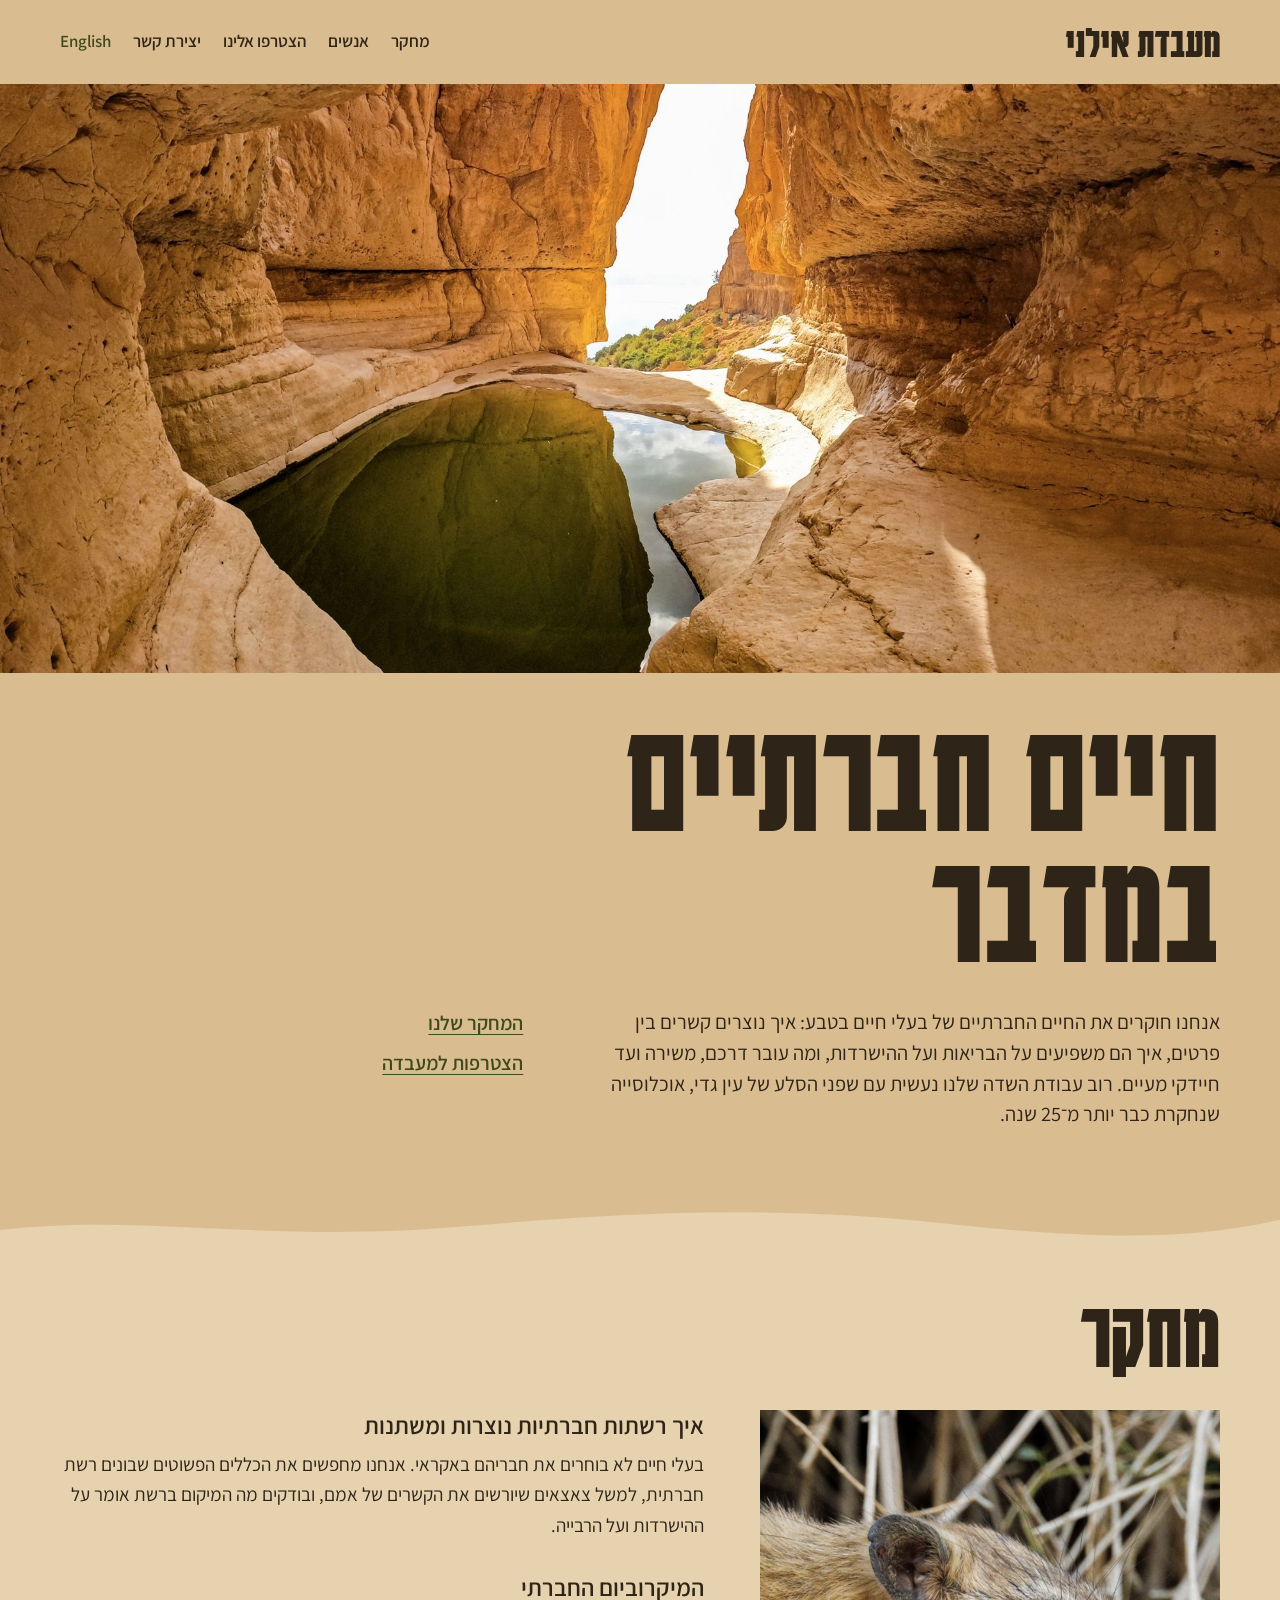
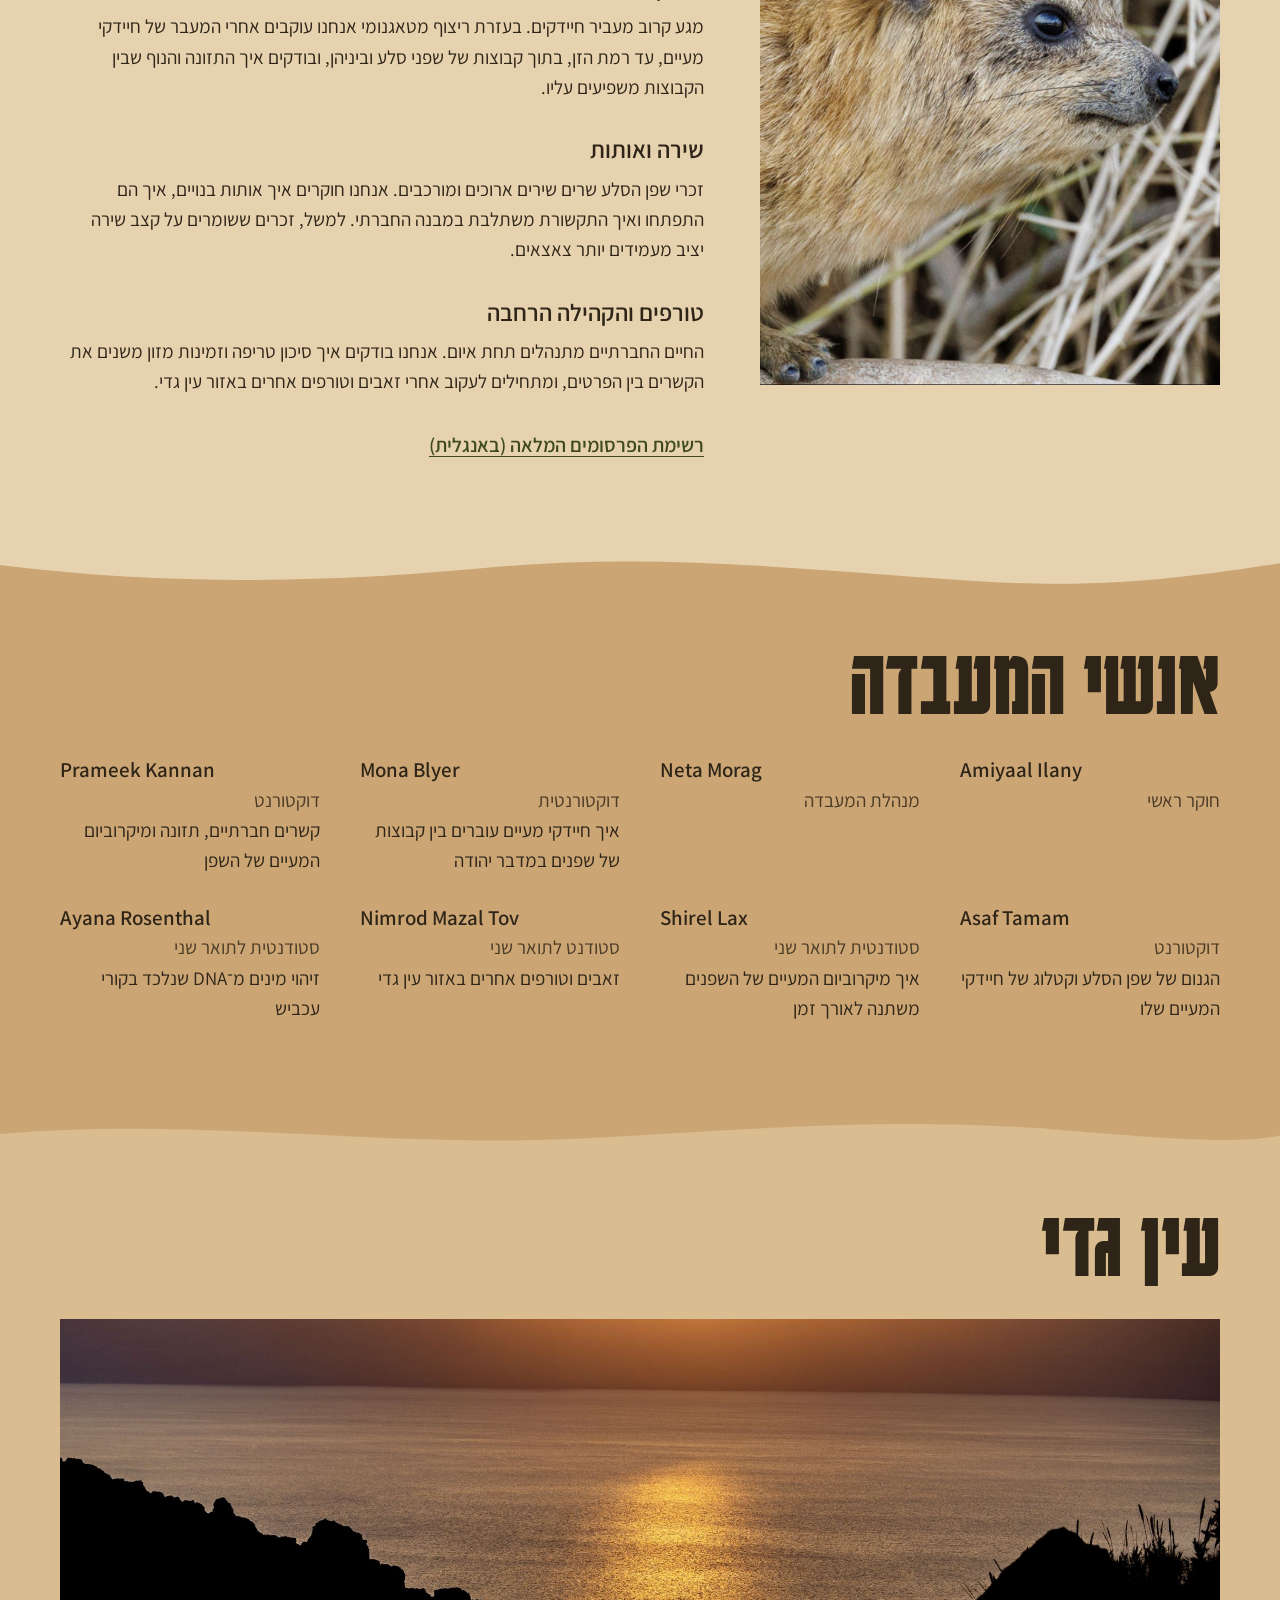
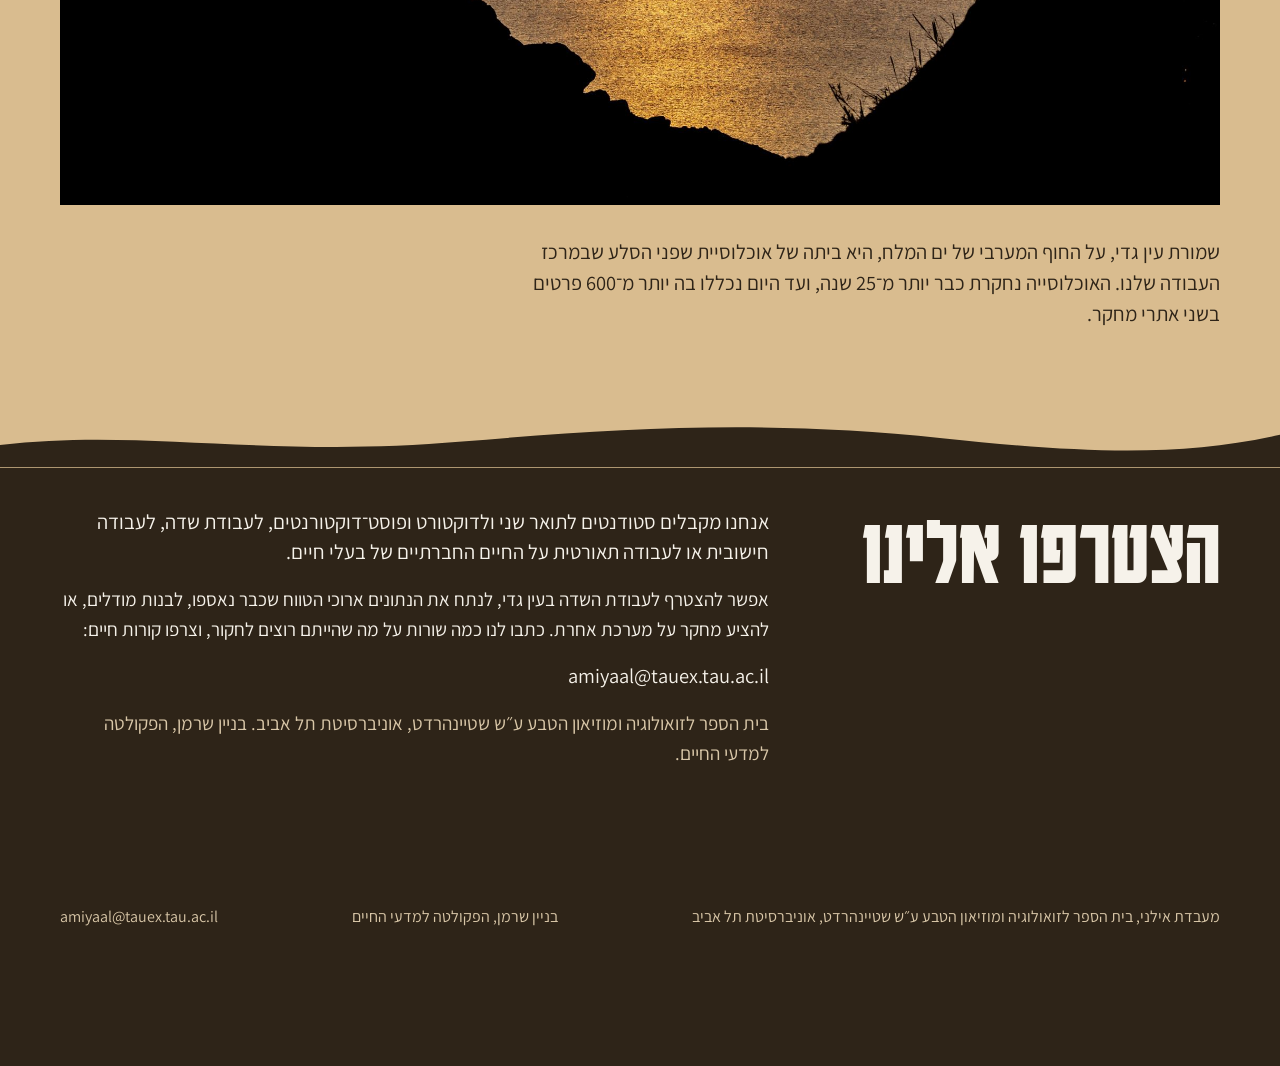
==== he/index.html @ c66d6df5 "Add files via upload" ====
<!doctype html>
<html lang="he" dir="rtl">
<head>
<meta charset="utf-8">
<meta name="viewport" content="width=device-width, initial-scale=1, viewport-fit=cover">
<title>מעבדת אילני</title>
<meta name="description" content="רשתות חברתיות, המיקרוביום החברתי ותקשורת אצל שפני הסלע בעין גדי. אוניברסיטת תל אביב.">
<meta name="claude:viewport-fit-sides" content="cover">
<link rel="icon" href="../img/favicon.png">
<link rel="preconnect" href="https://fonts.googleapis.com">
<link rel="preconnect" href="https://fonts.gstatic.com" crossorigin>
<link rel="stylesheet" href="https://fonts.googleapis.com/css2?family=Assistant:wght@400;600&amp;family=Karantina:wght@400;700&amp;display=swap">
<link rel="stylesheet" href="../styles.css">
</head>
<body>
<a class="skip" href="#main">דילוג לתוכן</a>
<header class="site-header band--ground">
  <div class="wrap">
    <a class="wordmark" href="index.html">מעבדת אילני</a>
    <nav class="site-nav" aria-label="ניווט">
      <a href="#research">מחקר</a>
      <a href="#people">אנשים</a>
      <a href="#join">הצטרפו אלינו</a>
      <a href="#contact">יצירת קשר</a>
      <a class="lang" href="../index.html" lang="en" hreflang="en" dir="ltr">English</a>
    </nav>
  </div>
</header>
<main id="main">
<img class="hero-photo" src="../img/window.jpg" width="2000" height="1501" alt="קניון צר של אבן גיר שנפתח אל השמיים, ובתחתיתו בריכת מים ירוקה ושקטה">

<section class="wrap hero-copy" aria-labelledby="h-hero">
  <h1 class="hero-title" id="h-hero">חיים חברתיים<br>במדבר</h1>
  <div class="row">
    <p class="lede grow">אנחנו חוקרים את החיים החברתיים של בעלי חיים בטבע: איך נוצרים קשרים בין פרטים, איך הם משפיעים על הבריאות ועל ההישרדות, ומה עובר דרכם, משירה ועד חיידקי מעיים. רוב עבודת השדה שלנו נעשית עם שפני הסלע של עין גדי, אוכלוסייה שנחקרת כבר יותר מ־25 שנה.</p>
    <div class="links side">
      <a href="#research">המחקר שלנו</a>
      <a href="#join">הצטרפות למעבדה</a>
    </div>
  </div>
</section>

<svg class="seam" viewBox="0 0 1440 60" preserveAspectRatio="none" aria-hidden="true" focusable="false" style="background:#D9BC8F"><path d="M0,34 C160,14 300,50 520,30 C700,14 860,4 1060,26 C1220,44 1330,48 1440,22 L1440,60 L0,60 Z" fill="#E6D2AE"></path></svg>
<section class="band band--pale" id="research" aria-labelledby="h-research">
  <div class="wrap stack">
    <h2 class="band-title" id="h-research">מחקר</h2>
    <div class="row">
      <img class="research-photo" src="../img/hyrax.jpg" width="1406" height="1500" alt="שפן סלע בין קני סוף יבשים, בתקריב">
      <div class="grow stack">
        <article class="theme">
          <h3>איך רשתות חברתיות נוצרות ומשתנות</h3>
          <p>בעלי חיים לא בוחרים את חבריהם באקראי. אנחנו מחפשים את הכללים הפשוטים שבונים רשת חברתית, למשל צאצאים שיורשים את הקשרים של אמם, ובודקים מה המיקום ברשת אומר על ההישרדות ועל הרבייה.</p>
        </article>
        <article class="theme">
          <h3>המיקרוביום החברתי</h3>
          <p>מגע קרוב מעביר חיידקים. בעזרת ריצוף מטאגנומי אנחנו עוקבים אחרי המעבר של חיידקי מעיים, עד רמת הזן, בתוך קבוצות של שפני סלע וביניהן, ובודקים איך התזונה והנוף שבין הקבוצות משפיעים עליו.</p>
        </article>
        <article class="theme">
          <h3>שירה ואותות</h3>
          <p>זכרי שפן הסלע שרים שירים ארוכים ומורכבים. אנחנו חוקרים איך אותות בנויים, איך הם התפתחו ואיך התקשורת משתלבת במבנה החברתי. למשל, זכרים ששומרים על קצב שירה יציב מעמידים יותר צאצאים.</p>
        </article>
        <article class="theme">
          <h3>טורפים והקהילה הרחבה</h3>
          <p>החיים החברתיים מתנהלים תחת איום. אנחנו בודקים איך סיכון טריפה וזמינות מזון משנים את הקשרים בין הפרטים, ומתחילים לעקוב אחרי זאבים וטורפים אחרים באזור עין גדי.</p>
        </article>
        <a class="links" href="../publications.html" hreflang="en">רשימת הפרסומים המלאה (באנגלית)</a>
      </div>
    </div>
  </div>
</section>

<svg class="seam" viewBox="0 0 1440 60" preserveAspectRatio="none" aria-hidden="true" focusable="false" style="background:#E6D2AE"><path d="M0,20 C200,46 380,40 560,22 C760,4 940,30 1120,40 C1260,48 1360,30 1440,18 L1440,60 L0,60 Z" fill="#CBA674"></path></svg>
<section class="band band--deep" id="people" aria-labelledby="h-people">
  <div class="wrap stack">
    <h2 class="band-title" id="h-people">אנשי המעבדה</h2>
    <div class="people">
      <div class="person">
        <span class="person-name" lang="en" dir="ltr">Amiyaal Ilany</span>
        <span class="person-role">חוקר ראשי</span>
      </div>
      <div class="person">
        <span class="person-name" lang="en" dir="ltr">Neta Morag</span>
        <span class="person-role">מנהלת המעבדה</span>
      </div>
      <div class="person">
        <span class="person-name" lang="en" dir="ltr">Mona Blyer</span>
        <span class="person-role">דוקטורנטית</span>
        <span class="person-project">איך חיידקי מעיים עוברים בין קבוצות של שפנים במדבר יהודה</span>
      </div>
      <div class="person">
        <span class="person-name" lang="en" dir="ltr">Prameek Kannan</span>
        <span class="person-role">דוקטורנט</span>
        <span class="person-project">קשרים חברתיים, תזונה ומיקרוביום המעיים של השפן</span>
      </div>
      <div class="person">
        <span class="person-name" lang="en" dir="ltr">Asaf Tamam</span>
        <span class="person-role">דוקטורנט</span>
        <span class="person-project">הגנום של שפן הסלע וקטלוג של חיידקי המעיים שלו</span>
      </div>
      <div class="person">
        <span class="person-name" lang="en" dir="ltr">Shirel Lax</span>
        <span class="person-role">סטודנטית לתואר שני</span>
        <span class="person-project">איך מיקרוביום המעיים של השפנים משתנה לאורך זמן</span>
      </div>
      <div class="person">
        <span class="person-name" lang="en" dir="ltr">Nimrod Mazal Tov</span>
        <span class="person-role">סטודנט לתואר שני</span>
        <span class="person-project">זאבים וטורפים אחרים באזור עין גדי</span>
      </div>
      <div class="person">
        <span class="person-name" lang="en" dir="ltr">Ayana Rosenthal</span>
        <span class="person-role">סטודנטית לתואר שני</span>
        <span class="person-project">זיהוי מינים מ־DNA שנלכד בקורי עכביש</span>
      </div>
    </div>
  </div>
</section>

<svg class="seam" viewBox="0 0 1440 60" preserveAspectRatio="none" aria-hidden="true" focusable="false" style="background:#CBA674"><path d="M0,28 C220,8 420,44 640,34 C840,24 1000,6 1200,24 C1320,34 1390,40 1440,30 L1440,60 L0,60 Z" fill="#D9BC8F"></path></svg>
<section class="band band--ground" aria-labelledby="h-site">
  <div class="wrap stack">
    <h2 class="band-title" id="h-site">עין גדי</h2>
    <img class="strip-photo" src="../img/dead-sea.jpg" width="2200" height="1369" alt="אור בוקר מעל ים המלח, מבט מן המצוקים הכהים שמעליו">
    <p class="lede">שמורת עין גדי, על החוף המערבי של ים המלח, היא ביתה של אוכלוסיית שפני הסלע שבמרכז העבודה שלנו. האוכלוסייה נחקרת כבר יותר מ־25 שנה, ועד היום נכללו בה יותר מ־600 פרטים בשני אתרי מחקר.</p>
  </div>
</section>

<svg class="seam" viewBox="0 0 1440 60" preserveAspectRatio="none" aria-hidden="true" focusable="false" style="background:#D9BC8F"><path d="M0,34 C160,14 300,50 520,30 C700,14 860,4 1060,26 C1220,44 1330,48 1440,22 L1440,60 L0,60 Z" fill="#2E2418"></path></svg>
<section class="band band--umber" id="join" aria-labelledby="h-join">
  <div class="wrap join-row">
    <h2 class="band-title" id="h-join">הצטרפו אלינו</h2>
    <div class="prose">
      <p class="lede">אנחנו מקבלים סטודנטים לתואר שני ולדוקטורט ופוסט־דוקטורנטים, לעבודת שדה, לעבודה חישובית או לעבודה תאורטית על החיים החברתיים של בעלי חיים.</p>
      <p>אפשר להצטרף לעבודת השדה בעין גדי, לנתח את הנתונים ארוכי הטווח שכבר נאספו, לבנות מודלים, או להציע מחקר על מערכת אחרת. כתבו לנו כמה שורות על מה שהייתם רוצים לחקור, וצרפו קורות חיים:</p>
      <p class="lede"><span class="addr" dir="ltr">amiyaal@tauex.tau.ac.il</span></p>
      <p id="contact" class="muted">בית הספר לזואולוגיה ומוזיאון הטבע ע״ש שטיינהרדט, אוניברסיטת תל אביב. בניין שרמן, הפקולטה למדעי החיים.</p>
    </div>
  </div>
</section>
</main>

<footer class="band band--umber site-footer" id="contact-footer">
  <div class="wrap">
    <span>מעבדת אילני, בית הספר לזואולוגיה ומוזיאון הטבע ע״ש שטיינהרדט, אוניברסיטת תל אביב</span>
    <span>בניין שרמן, הפקולטה למדעי החיים</span>
    <span class="addr" dir="ltr">amiyaal@tauex.tau.ac.il</span>
  </div>
</footer>
</body>
</html>
---- styles.css ----
/* Layout: strata. Full-width bands stacked like the limestone layers of the Ein Gedi cliffs, joined by uneven seams; content sits in one 1240px column. Single deliberate light look. */
:root {
  --limestone: #D9BC8F;   /* page ground */
  --pale: #E6D2AE;        /* light stratum */
  --deep: #CBA674;        /* dark stratum */
  --umber: #2E2418;       /* ink, and the bottom stratum */
  --umber-soft: #4A3A26;  /* secondary text */
  --rust: #6B4A2B;        /* large display accents only */
  --olive: #3F4A1C;       /* links */
  --salt: #F6F2EA;        /* text on umber */
  --salt-soft: #D9C7A8;   /* secondary text on umber */

  --display: "Karantina", "Arial Narrow", "Roboto Condensed", sans-serif;
  --body: "Assistant", "Segoe UI", "Helvetica Neue", Arial, sans-serif;

  --step-hero: clamp(76px, 12.5vw, 172px);
  --step-title: clamp(58px, 8vw, 96px);
  --step-h3: 24px;
  --step-lede: clamp(19px, 1.6vw, 22px);
  --step-body: 19px;
  --step-small: 16px;

  --gutter-l: max(clamp(16px, 4vw, 40px), env(safe-area-inset-left, 0px));
  --gutter-r: max(clamp(16px, 4vw, 40px), env(safe-area-inset-right, 0px));
  color-scheme: light;
}

body {
  background: var(--limestone);
  color: var(--umber);
  font-family: var(--body);
  font-size: var(--step-body);
  line-height: 1.6;
  -webkit-font-smoothing: antialiased;
}

* { box-sizing: border-box; }
img { max-width: 100%; display: block; }
a { color: var(--olive); text-decoration-thickness: 1px; text-underline-offset: 4px; }
a:hover { color: var(--umber); text-decoration-thickness: 2px; }
a:focus-visible { outline: 2px solid currentColor; outline-offset: 3px; border-radius: 2px; }
h1, h2, h3, p, ul, ol, figure { margin: 0; }
h1, h2, h3 { text-wrap: balance; }
p, li { text-wrap: pretty; }

.wrap {
  max-width: 1240px;
  margin-inline: auto;
  padding-left: var(--gutter-l);
  padding-right: var(--gutter-r);
}

.skip {
  position: absolute; inset-inline-start: 8px; top: -60px;
  background: var(--umber); color: var(--salt); padding: 10px 14px; z-index: 20;
}
.skip:focus { top: 8px; }

/* Header */
.site-header .wrap {
  padding-block: 20px;
  display: flex; flex-wrap: wrap; align-items: center; justify-content: space-between;
  gap: 12px 40px;
}
.wordmark {
  font-family: var(--display); font-weight: 700; font-size: 44px; line-height: 1;
  color: var(--umber); text-decoration: none;
}
.wordmark:hover { color: var(--umber); }
.site-nav { display: flex; flex-wrap: wrap; gap: 4px 22px; font-size: 17px; font-weight: 600; }
.site-nav a { color: var(--umber); text-decoration: none; padding-block: 6px; }
.site-nav a:hover { text-decoration: underline; }
.site-nav a[aria-current="page"] { text-decoration: underline; text-decoration-thickness: 3px; text-underline-offset: 8px; }
.site-nav .lang { color: var(--olive); }

/* Bands and seams */
.band { padding-block: 40px 88px; }
.band--ground { background: var(--limestone); }
.band--pale { background: var(--pale); }
.band--deep { background: var(--deep); }
.band--umber { background: var(--umber); color: var(--salt); }
.band--umber a { color: var(--pale); }
.band--umber a:hover { color: var(--salt); }
.seam { display: block; width: 100%; height: clamp(28px, 4vw, 56px); }

/* Type */
.hero-title {
  font-family: var(--display); font-weight: 700; font-size: var(--step-hero);
  line-height: 0.82; letter-spacing: 0.005em;
}
.page-title {
  font-family: var(--display); font-weight: 700; font-size: clamp(72px, 11vw, 150px);
  line-height: 0.84;
}
.band-title {
  font-family: var(--display); font-weight: 700; font-size: var(--step-title); line-height: 0.9;
}
h3 { font-size: var(--step-h3); font-weight: 600; line-height: 1.3; }
.lede { font-size: var(--step-lede); line-height: 1.5; max-width: 34em; }
.muted { color: var(--umber-soft); }
.band--umber .muted { color: var(--salt-soft); }
.prose { max-width: 38em; display: flex; flex-direction: column; gap: 16px; }
.small { font-size: var(--step-small); }

.stack { display: flex; flex-direction: column; gap: 32px; }
.stack--tight { gap: 12px; }
.row { display: flex; flex-wrap: wrap; gap: 40px 56px; align-items: flex-start; }
.row > * { min-width: 0; }
.grow { flex: 1.4 1 440px; }
.side { flex: 1 1 320px; }
.links { display: flex; flex-direction: column; gap: 8px; font-size: 20px; font-weight: 600; }

/* Hero */
.hero-photo { width: 100%; height: clamp(320px, 46vw, 640px); object-fit: cover; object-position: 50% 62%; }
.hero-copy { padding-block: 36px 72px; display: flex; flex-direction: column; gap: 36px; }
.page-head { padding-block: 48px 56px; display: flex; flex-direction: column; gap: 24px; }

/* Field-site strip */
.site-strip { position: relative; }
.site-strip img { width: 100%; height: clamp(300px, 40vw, 520px); object-fit: cover; }
.site-strip figcaption { padding-block: 18px 0; }

/* Research themes */
.themes { display: grid; grid-template-columns: repeat(auto-fit, minmax(min(300px, 100%), 1fr)); gap: 40px 48px; }
.theme { display: flex; flex-direction: column; gap: 8px; }
.theme-long { display: flex; flex-wrap: wrap; gap: 12px 56px; padding-block: 32px; border-top: 2px solid var(--umber); }
.theme-long:first-child { border-top: 0; padding-top: 0; }
.theme-long > h3 { flex: 1 1 280px; font-family: var(--display); font-weight: 700; font-size: 48px; line-height: 0.95; }
.theme-long > .prose { flex: 2 1 480px; min-width: 0; }
.refs { font-size: var(--step-small); color: var(--umber-soft); display: flex; flex-direction: column; gap: 4px; padding: 0; list-style: none; }

/* People */
.people { display: grid; grid-template-columns: repeat(auto-fit, minmax(min(250px, 100%), 1fr)); gap: 28px 40px; }
.person { display: flex; flex-direction: column; }
.person-name { font-size: 21px; font-weight: 600; line-height: 1.35; }
.person-role { color: var(--umber-soft); }
.person-project { color: var(--umber); }
.group-title { font-family: var(--display); font-weight: 700; font-size: 44px; line-height: 1; }
.pi { display: flex; flex-wrap: wrap; gap: 24px 56px; }
.pi > .prose { flex: 2 1 480px; min-width: 0; }
.pi > .pi-name { flex: 1 1 280px; display: flex; flex-direction: column; gap: 4px; }

/* Publications */
.pubs { list-style: none; padding: 0; display: flex; flex-direction: column; gap: 22px; max-width: 920px; }
.pubs li { display: flex; flex-wrap: wrap; gap: 2px 28px; }
.pub-year { flex: 0 0 72px; font-family: var(--display); font-weight: 700; font-size: 34px; line-height: 1; }
.pub-text { flex: 1 1 480px; min-width: 0; }
.pub-text a { word-break: break-word; }
.year-group { display: flex; flex-wrap: wrap; gap: 8px 28px; padding-block: 28px; border-top: 2px solid var(--umber); }
.year-group:first-of-type { border-top: 0; }
.year-group > h2 { flex: 0 0 120px; font-family: var(--display); font-weight: 700; font-size: 64px; line-height: 0.9; }
.year-group > ol { flex: 1 1 520px; min-width: 0; list-style: none; padding: 0; display: flex; flex-direction: column; gap: 18px; max-width: 860px; }
.me { font-weight: 600; }

/* News */
.news { list-style: none; padding: 0; display: flex; flex-direction: column; max-width: 920px; }
.news li { display: flex; flex-wrap: wrap; gap: 4px 32px; padding-block: 22px; border-top: 1px solid var(--rust); }
.news li:last-child { border-bottom: 1px solid var(--rust); }
.news time { flex: 0 0 150px; font-family: var(--display); font-weight: 700; font-size: 32px; line-height: 1; }
.news .news-text { flex: 1 1 480px; min-width: 0; }

/* Media */
.media-list { list-style: none; padding: 0; display: flex; flex-direction: column; gap: 20px; max-width: 880px; }
.media-list li { display: flex; flex-direction: column; gap: 2px; }
.media-source { color: var(--umber-soft); font-size: var(--step-small); }

/* Gallery */
.gallery { display: grid; grid-template-columns: repeat(auto-fit, minmax(min(340px, 100%), 1fr)); gap: 32px; }
.gallery figure { display: flex; flex-direction: column; gap: 10px; }
.gallery img { width: 100%; height: auto; aspect-ratio: 4 / 3; object-fit: cover; }
.gallery .wide { grid-column: 1 / -1; }
.gallery .wide img { aspect-ratio: 16 / 7; }

/* Footer */
.site-footer .wrap { display: flex; flex-wrap: wrap; justify-content: space-between; gap: 10px 40px; padding-block: 8px 48px; font-size: var(--step-small); color: var(--salt-soft); }
.site-footer a { color: var(--pale); }
.addr { user-select: all; }

@media (max-width: 640px) {
  .band { padding-block: 28px 64px; }
  .wordmark { font-size: 38px; }
  .site-nav { gap: 2px 16px; font-size: 16px; }
  .theme-long > h3 { font-size: 40px; }
  .year-group > h2 { font-size: 52px; }
}

@media (prefers-reduced-motion: reduce) {
  * { scroll-behavior: auto !important; }
}

/* Photos inside bands */
.research-photo { flex: 1 1 320px; width: 100%; max-width: 460px; height: auto; aspect-ratio: 4 / 5; object-fit: cover; }
.band-photo { flex: 1 1 380px; width: 100%; height: auto; aspect-ratio: 5 / 4; object-fit: cover; }
.band-photo figcaption, .caption { font-size: var(--step-small); color: var(--umber-soft); padding-top: 10px; }
.join-row { display: flex; flex-wrap: wrap; gap: 24px 56px; align-items: flex-start; }
.join-row > .band-title { flex: 1 1 280px; }
.join-row > .prose { flex: 2 1 480px; min-width: 0; }
.strip-photo { width: 100%; height: clamp(260px, 38vw, 500px); object-fit: cover; }
.plain-list { list-style: none; padding: 0; display: flex; flex-direction: column; gap: 4px; }
body { margin: 0; }
.seam { margin-block: -1px; position: relative; }
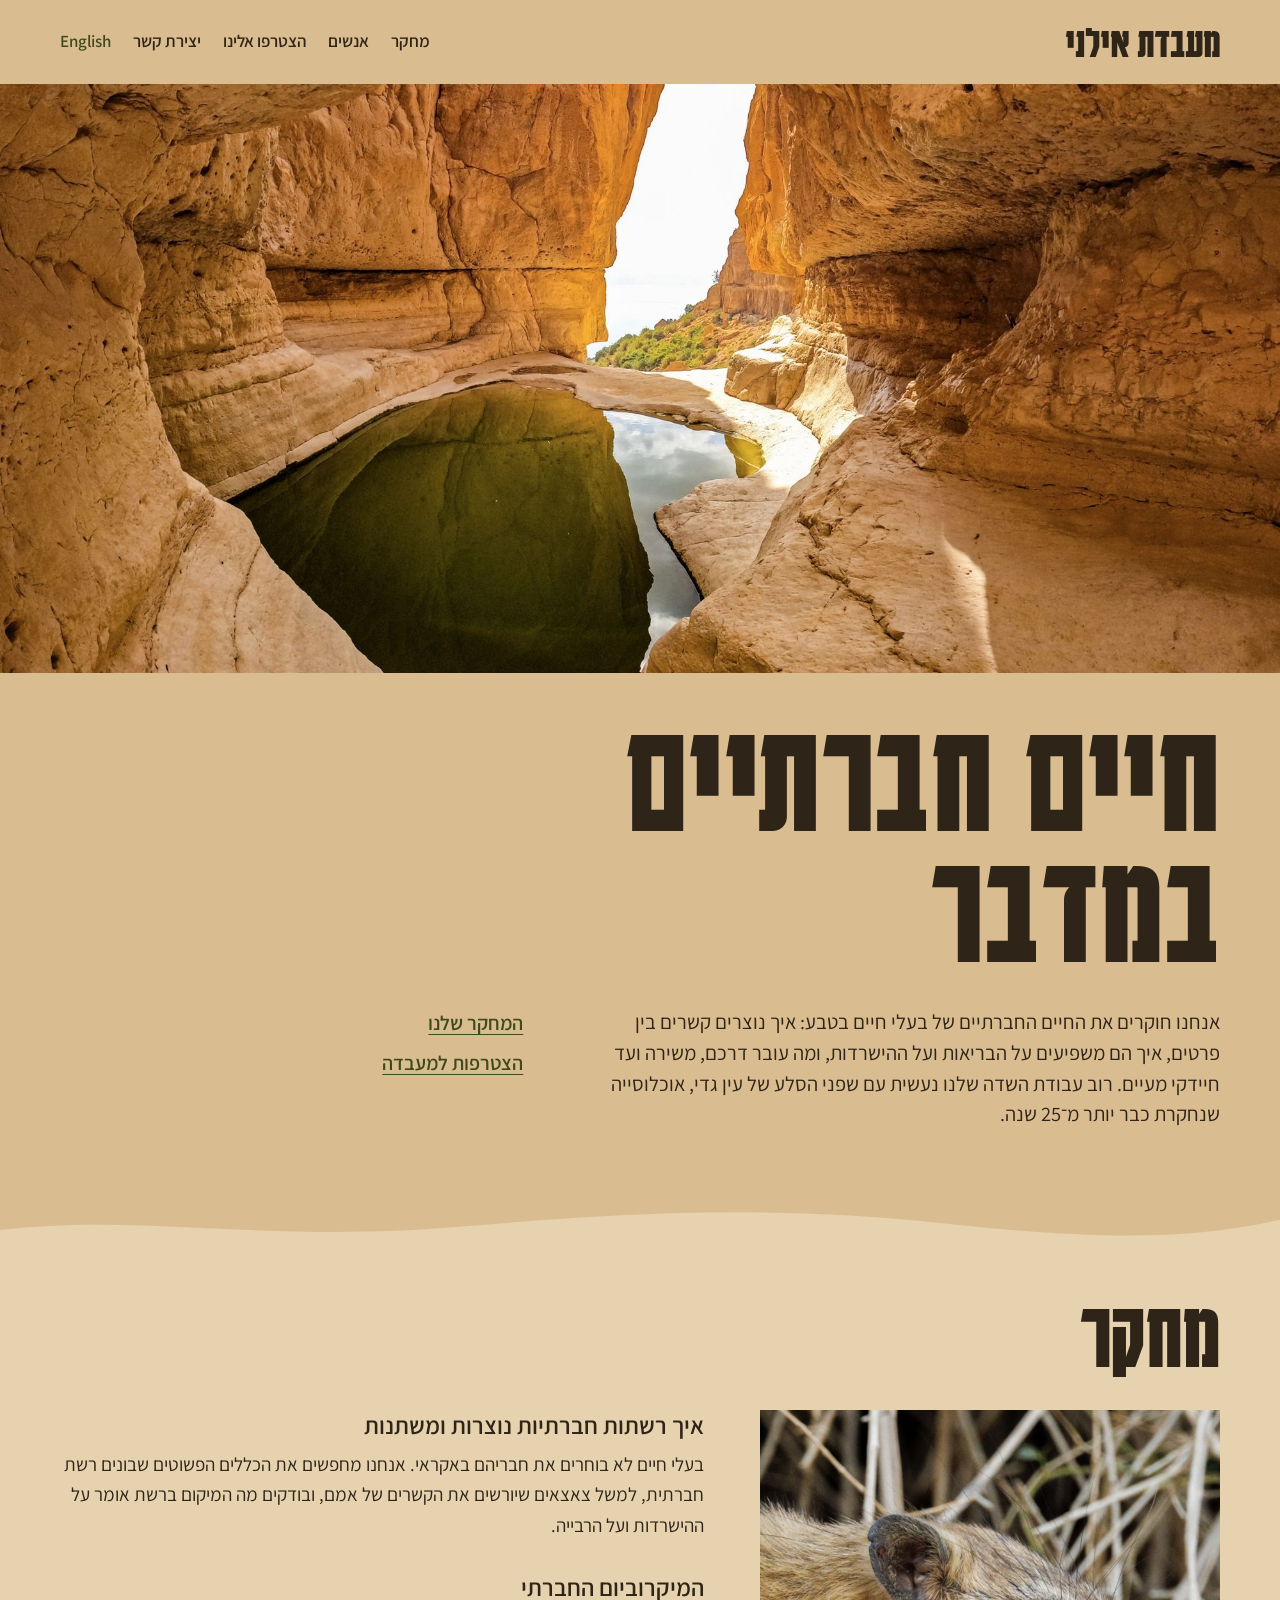
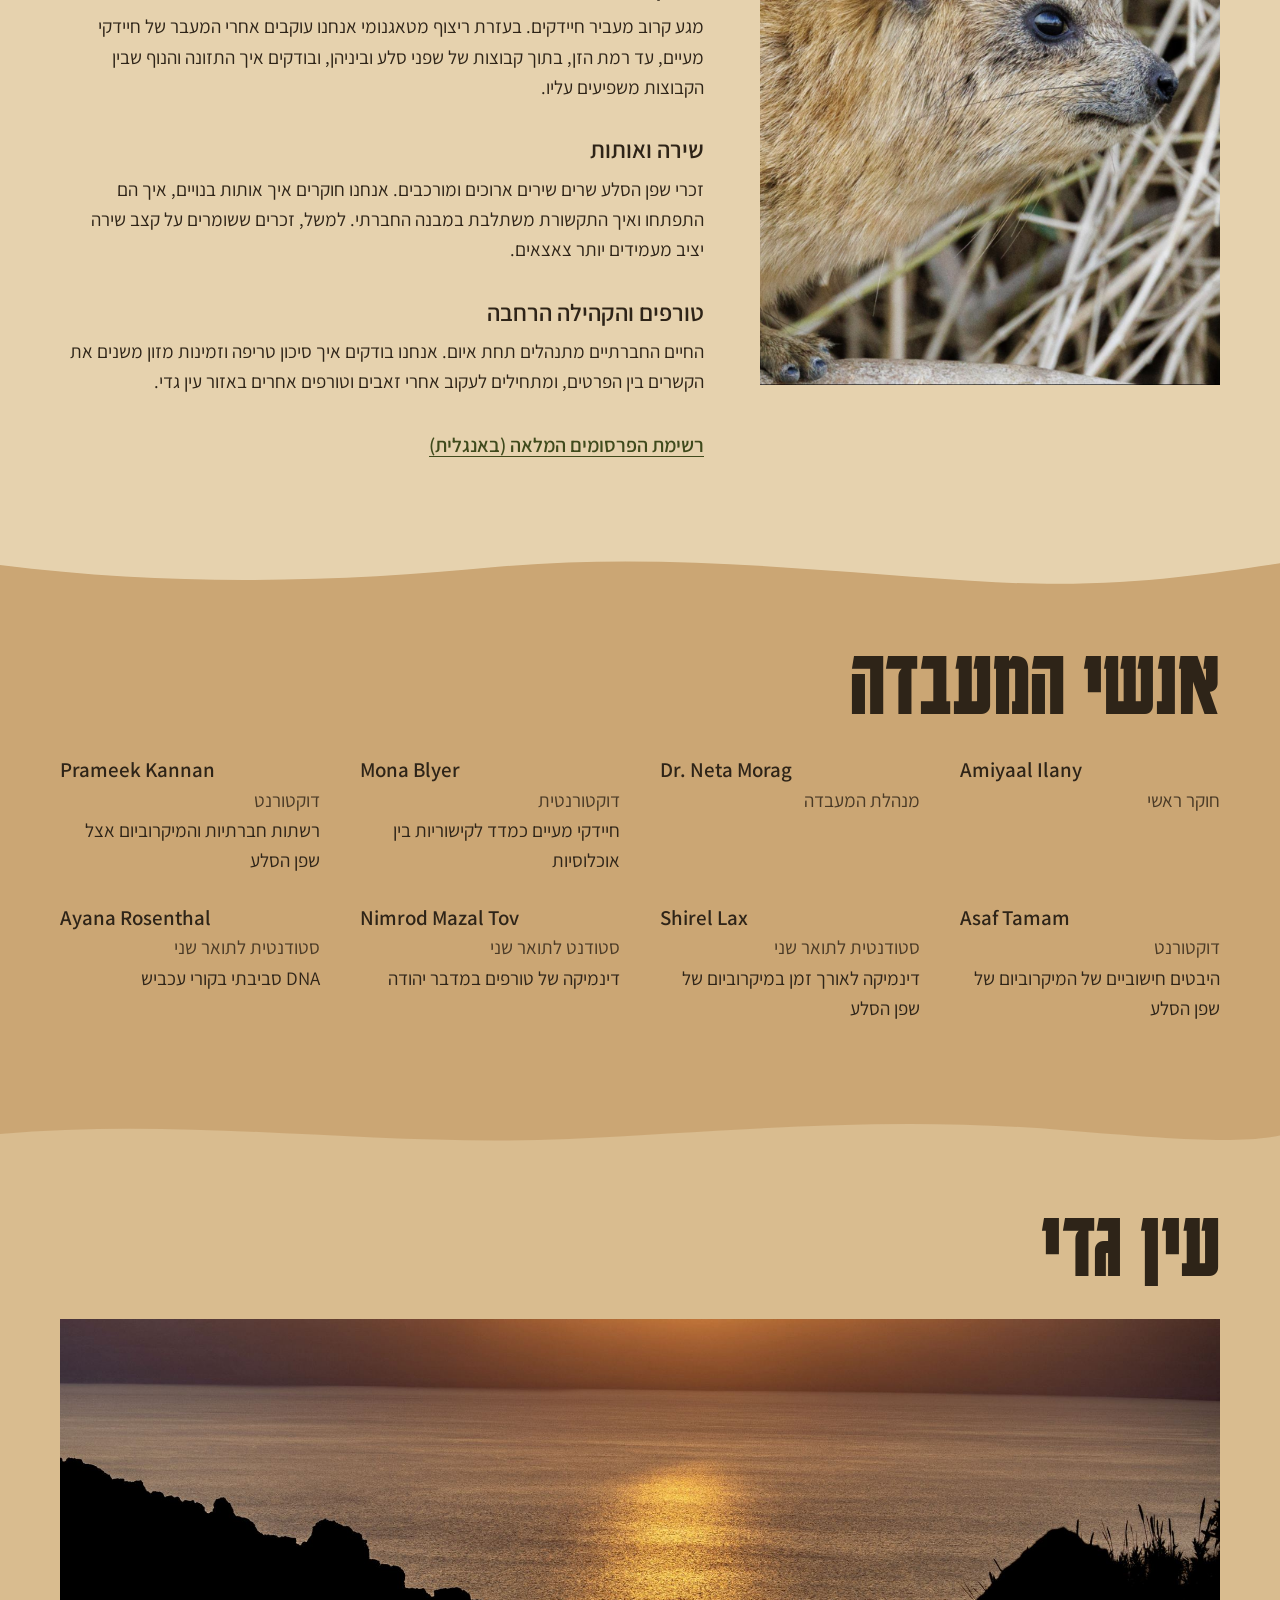
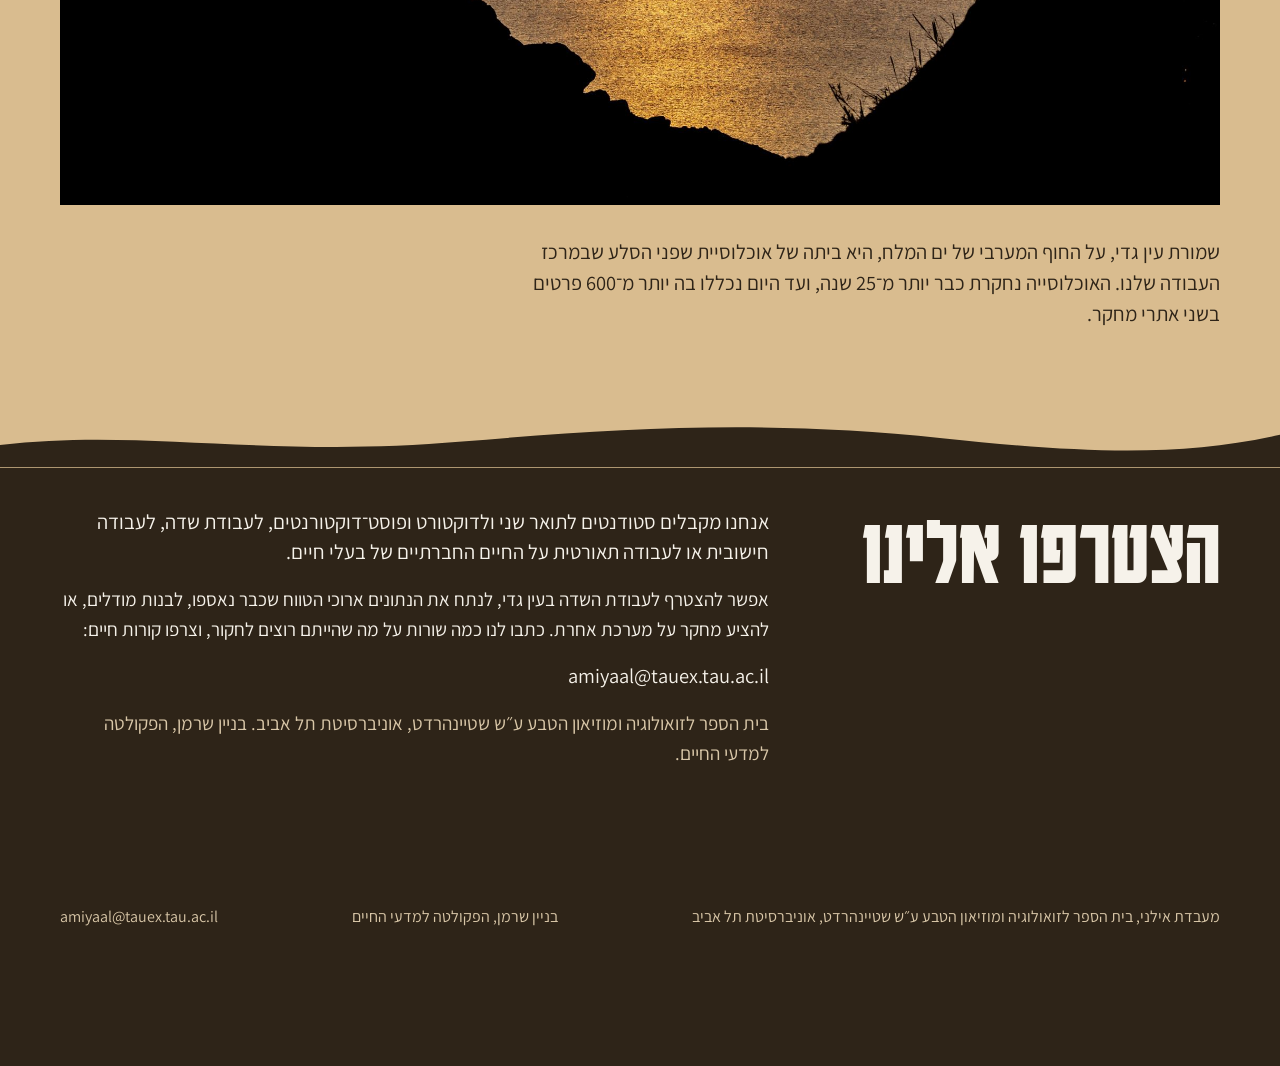
==== commit 44934977: "Add files via upload" ====
--- a/he/index.html
+++ b/he/index.html
@@ -79,38 +79,38 @@
         <span class="person-role">חוקר ראשי</span>
       </div>
       <div class="person">
-        <span class="person-name" lang="en" dir="ltr">Neta Morag</span>
+        <span class="person-name" lang="en" dir="ltr">Dr. Neta Morag</span>
         <span class="person-role">מנהלת המעבדה</span>
       </div>
       <div class="person">
         <span class="person-name" lang="en" dir="ltr">Mona Blyer</span>
         <span class="person-role">דוקטורנטית</span>
-        <span class="person-project">איך חיידקי מעיים עוברים בין קבוצות של שפנים במדבר יהודה</span>
+        <span class="person-project">חיידקי מעיים כמדד לקישוריות בין אוכלוסיות</span>
       </div>
       <div class="person">
         <span class="person-name" lang="en" dir="ltr">Prameek Kannan</span>
         <span class="person-role">דוקטורנט</span>
-        <span class="person-project">קשרים חברתיים, תזונה ומיקרוביום המעיים של השפן</span>
+        <span class="person-project">רשתות חברתיות והמיקרוביום אצל שפן הסלע</span>
       </div>
       <div class="person">
         <span class="person-name" lang="en" dir="ltr">Asaf Tamam</span>
         <span class="person-role">דוקטורנט</span>
-        <span class="person-project">הגנום של שפן הסלע וקטלוג של חיידקי המעיים שלו</span>
+        <span class="person-project">היבטים חישוביים של המיקרוביום של שפן הסלע</span>
       </div>
       <div class="person">
         <span class="person-name" lang="en" dir="ltr">Shirel Lax</span>
         <span class="person-role">סטודנטית לתואר שני</span>
-        <span class="person-project">איך מיקרוביום המעיים של השפנים משתנה לאורך זמן</span>
+        <span class="person-project">דינמיקה לאורך זמן במיקרוביום של שפן הסלע</span>
       </div>
       <div class="person">
         <span class="person-name" lang="en" dir="ltr">Nimrod Mazal Tov</span>
         <span class="person-role">סטודנט לתואר שני</span>
-        <span class="person-project">זאבים וטורפים אחרים באזור עין גדי</span>
+        <span class="person-project">דינמיקה של טורפים במדבר יהודה</span>
       </div>
       <div class="person">
         <span class="person-name" lang="en" dir="ltr">Ayana Rosenthal</span>
         <span class="person-role">סטודנטית לתואר שני</span>
-        <span class="person-project">זיהוי מינים מ־DNA שנלכד בקורי עכביש</span>
+        <span class="person-project">DNA סביבתי בקורי עכביש</span>
       </div>
     </div>
   </div>
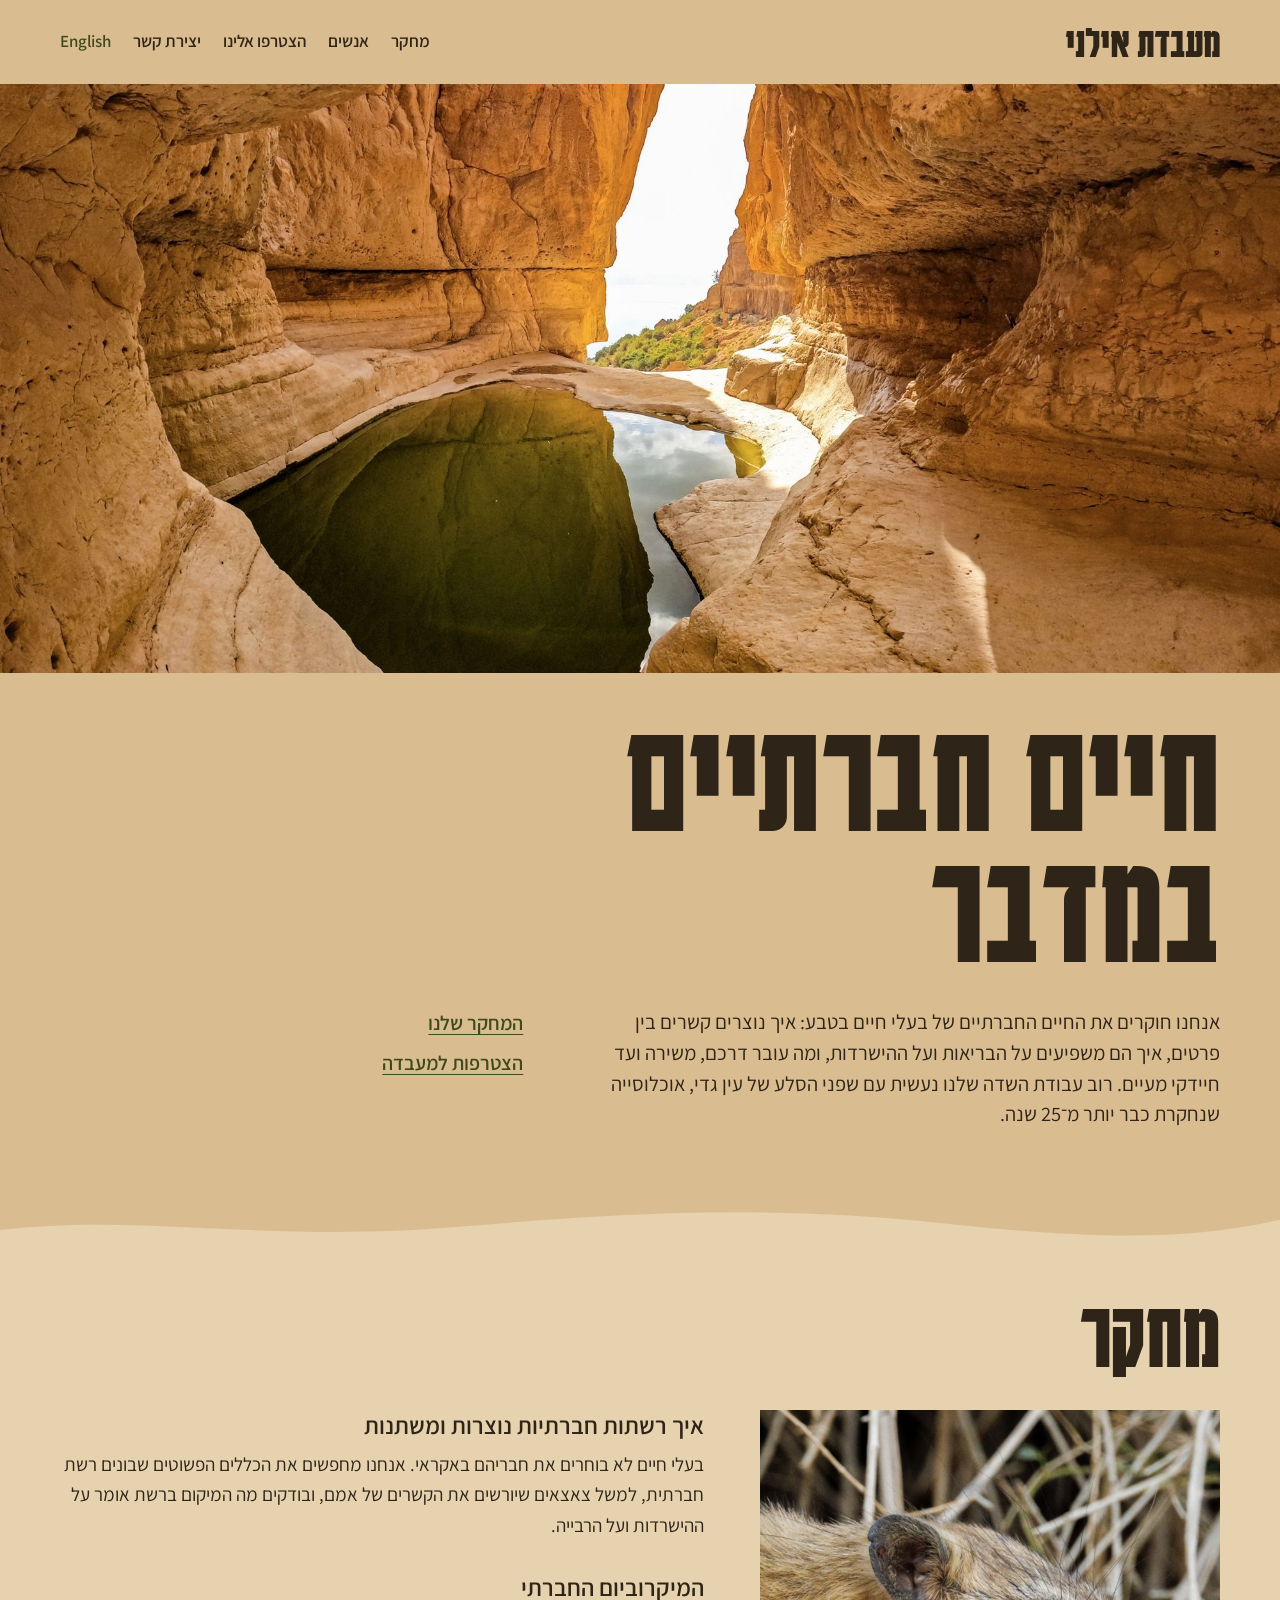
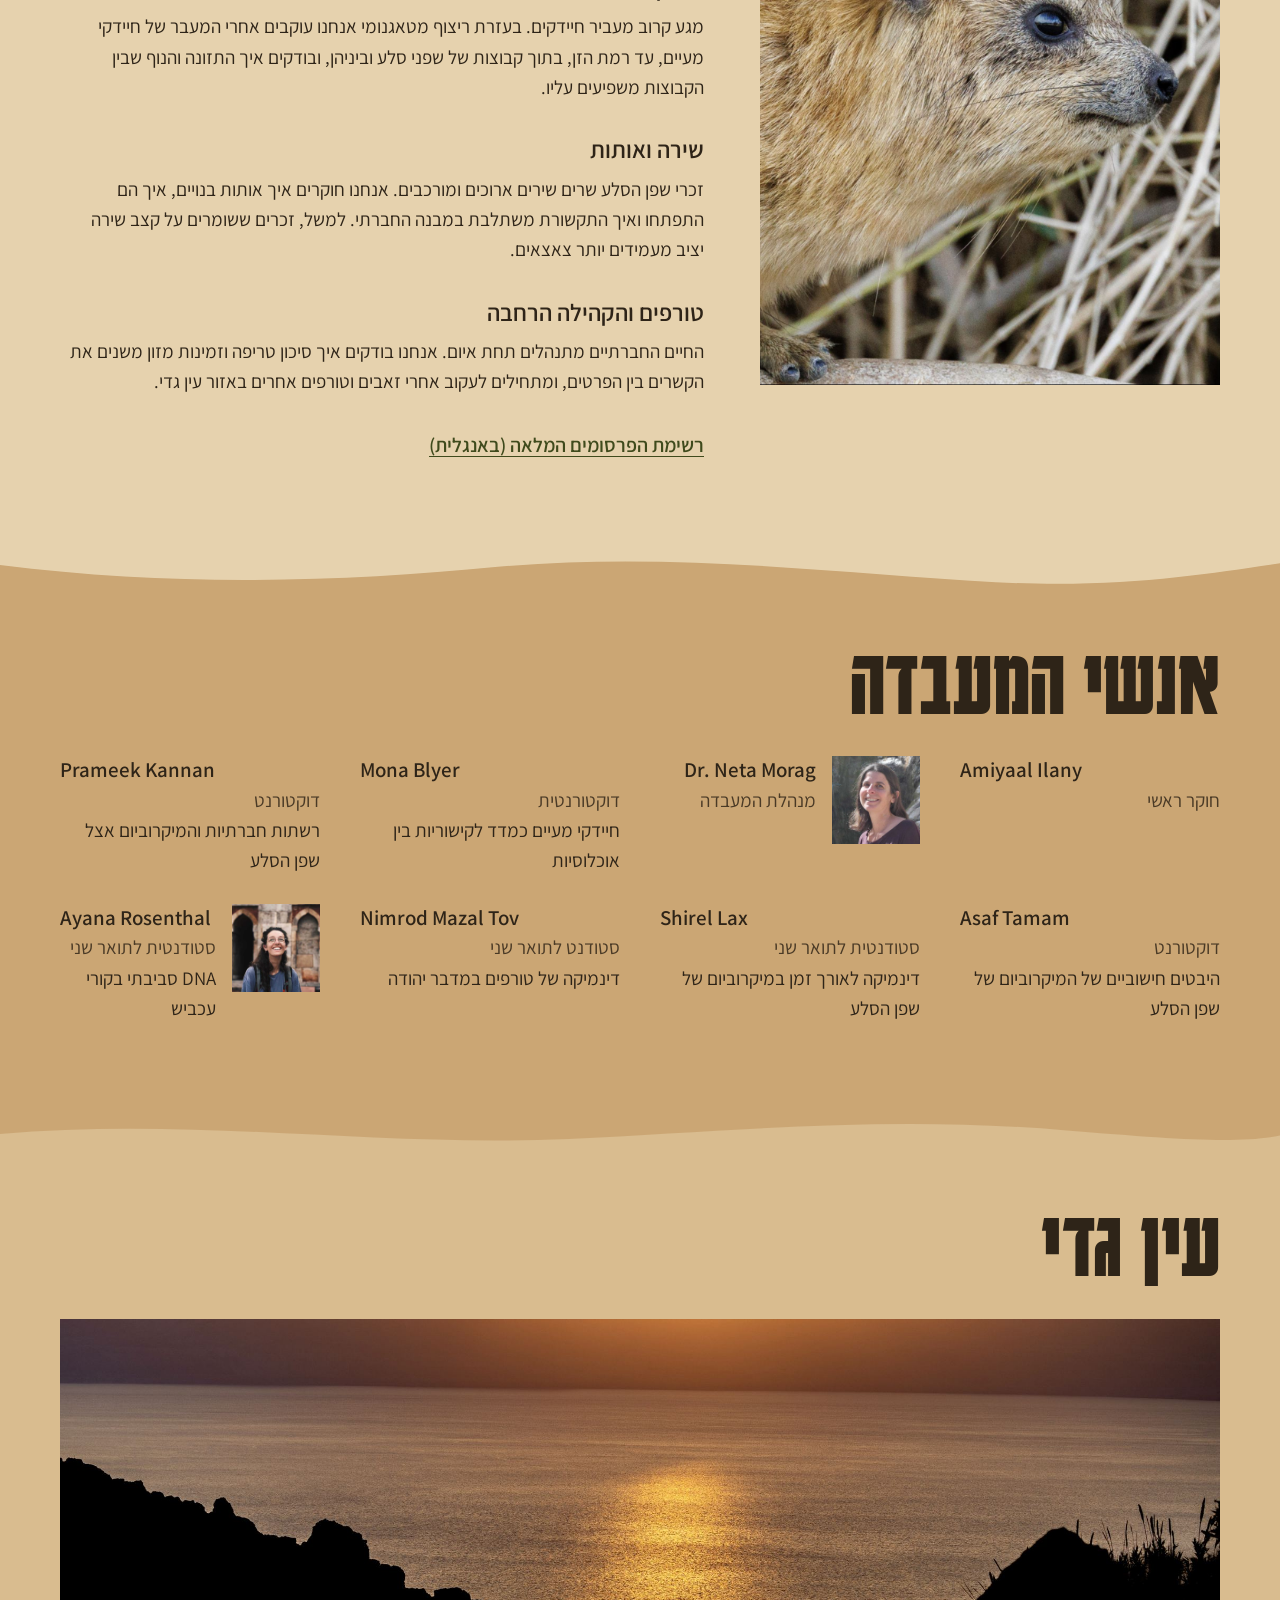
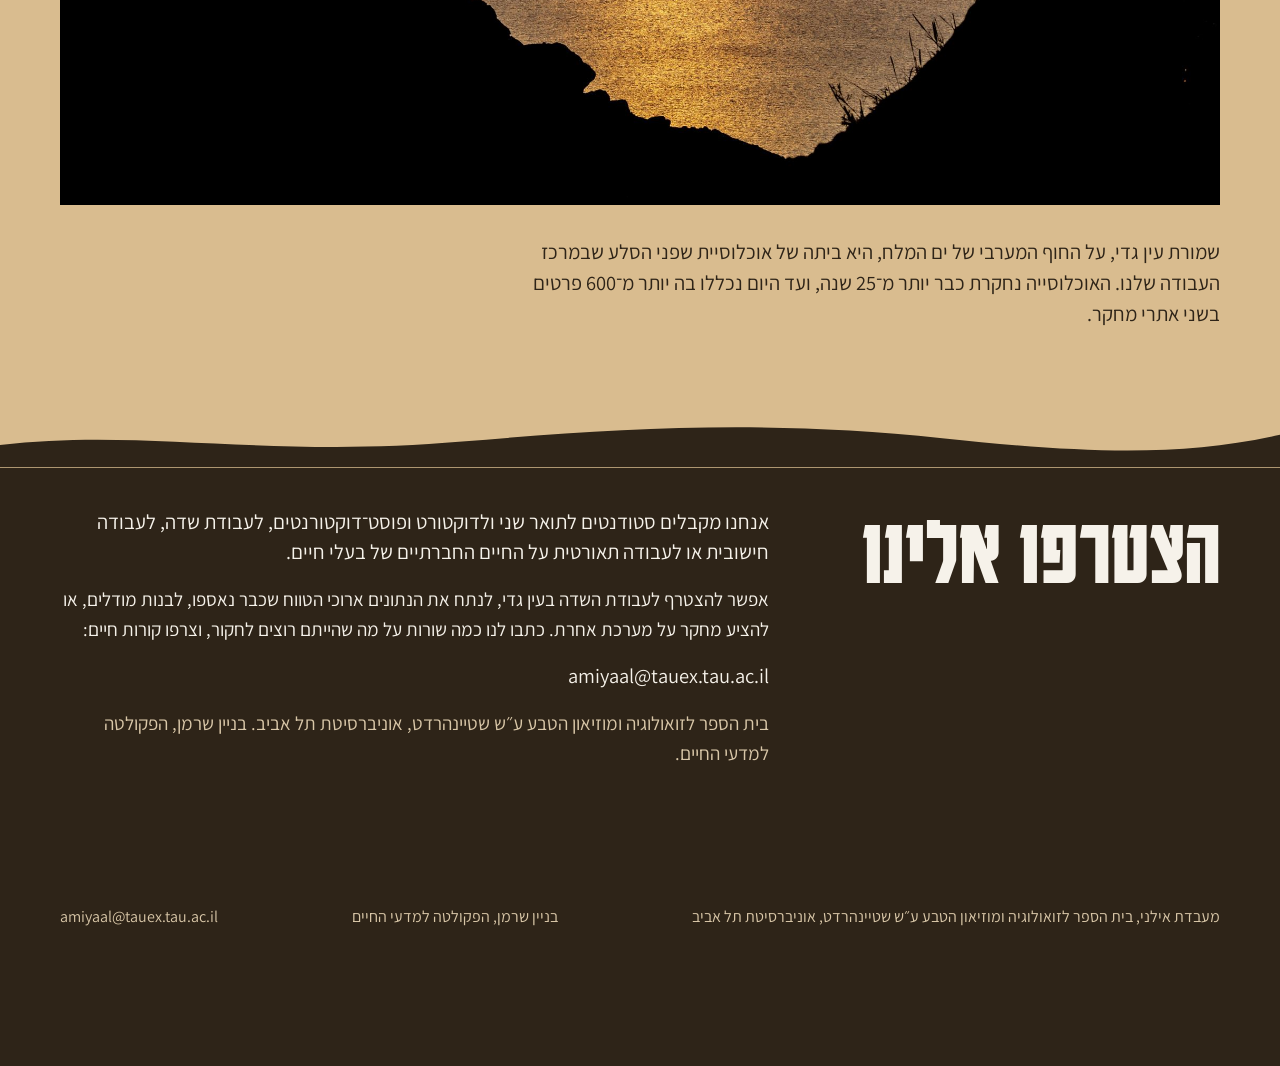
==== commit def6a45d: "Update people, research figures and animations Project lines and Neta's title; portraits of Ayana an" ====
--- a/he/index.html
+++ b/he/index.html
@@ -78,9 +78,12 @@
         <span class="person-name" lang="en" dir="ltr">Amiyaal Ilany</span>
         <span class="person-role">חוקר ראשי</span>
       </div>
-      <div class="person">
-        <span class="person-name" lang="en" dir="ltr">Dr. Neta Morag</span>
-        <span class="person-role">מנהלת המעבדה</span>
+      <div class="person has-photo">
+        <img class="person-photo" src="../img/neta-portrait.jpg" width="400" height="400" alt="Neta Morag">
+        <div class="person-text">
+          <span class="person-name" lang="en" dir="ltr">Dr. Neta Morag</span>
+          <span class="person-role">מנהלת המעבדה</span>
+        </div>
       </div>
       <div class="person">
         <span class="person-name" lang="en" dir="ltr">Mona Blyer</span>
@@ -107,10 +110,13 @@
         <span class="person-role">סטודנט לתואר שני</span>
         <span class="person-project">דינמיקה של טורפים במדבר יהודה</span>
       </div>
-      <div class="person">
-        <span class="person-name" lang="en" dir="ltr">Ayana Rosenthal</span>
-        <span class="person-role">סטודנטית לתואר שני</span>
-        <span class="person-project">DNA סביבתי בקורי עכביש</span>
+      <div class="person has-photo">
+        <img class="person-photo" src="../img/ayana-portrait.jpg" width="400" height="400" alt="Ayana Rosenthal">
+        <div class="person-text">
+          <span class="person-name" lang="en" dir="ltr">Ayana Rosenthal</span>
+          <span class="person-role">סטודנטית לתואר שני</span>
+          <span class="person-project">DNA סביבתי בקורי עכביש</span>
+        </div>
       </div>
     </div>
   </div>
--- a/styles.css
+++ b/styles.css
@@ -199,3 +199,22 @@
 .plain-list { list-style: none; padding: 0; display: flex; flex-direction: column; gap: 4px; }
 body { margin: 0; }
 .seam { margin-block: -1px; position: relative; }
+
+/* Portraits in the people lists */
+.person.has-photo { flex-direction: row; gap: 16px; align-items: flex-start; }
+.person-photo { flex: none; width: 88px; height: 88px; object-fit: cover; }
+.person-text { display: flex; flex-direction: column; min-width: 0; }
+
+/* Model animation: white video ground blends into the band */
+.model-figure { display: flex; flex-direction: column; gap: 6px; max-width: 480px; }
+.model-video { width: 100%; height: auto; aspect-ratio: 1 / 1; display: block; mix-blend-mode: multiply; }
+.model-figure--wide { max-width: 680px; }
+.model-video--wide { aspect-ratio: 1000 / 756; }
+.photo-figure { max-width: 400px; }
+.photo-figure img { width: 100%; height: auto; }
+.figure-row { display: flex; flex-wrap: wrap; gap: 24px; align-items: flex-start; }
+.figure-row .photo-figure { display: flex; flex-direction: column; gap: 6px; min-width: 0; max-width: none; }
+.photo-figure--leopard { flex: 1 1 200px; }
+.photo-figure--map { flex: 1.7 1 300px; }
+.photo-figure--workflow { max-width: 560px; }
+.photo-figure--workflow img { width: 100%; height: auto; }
